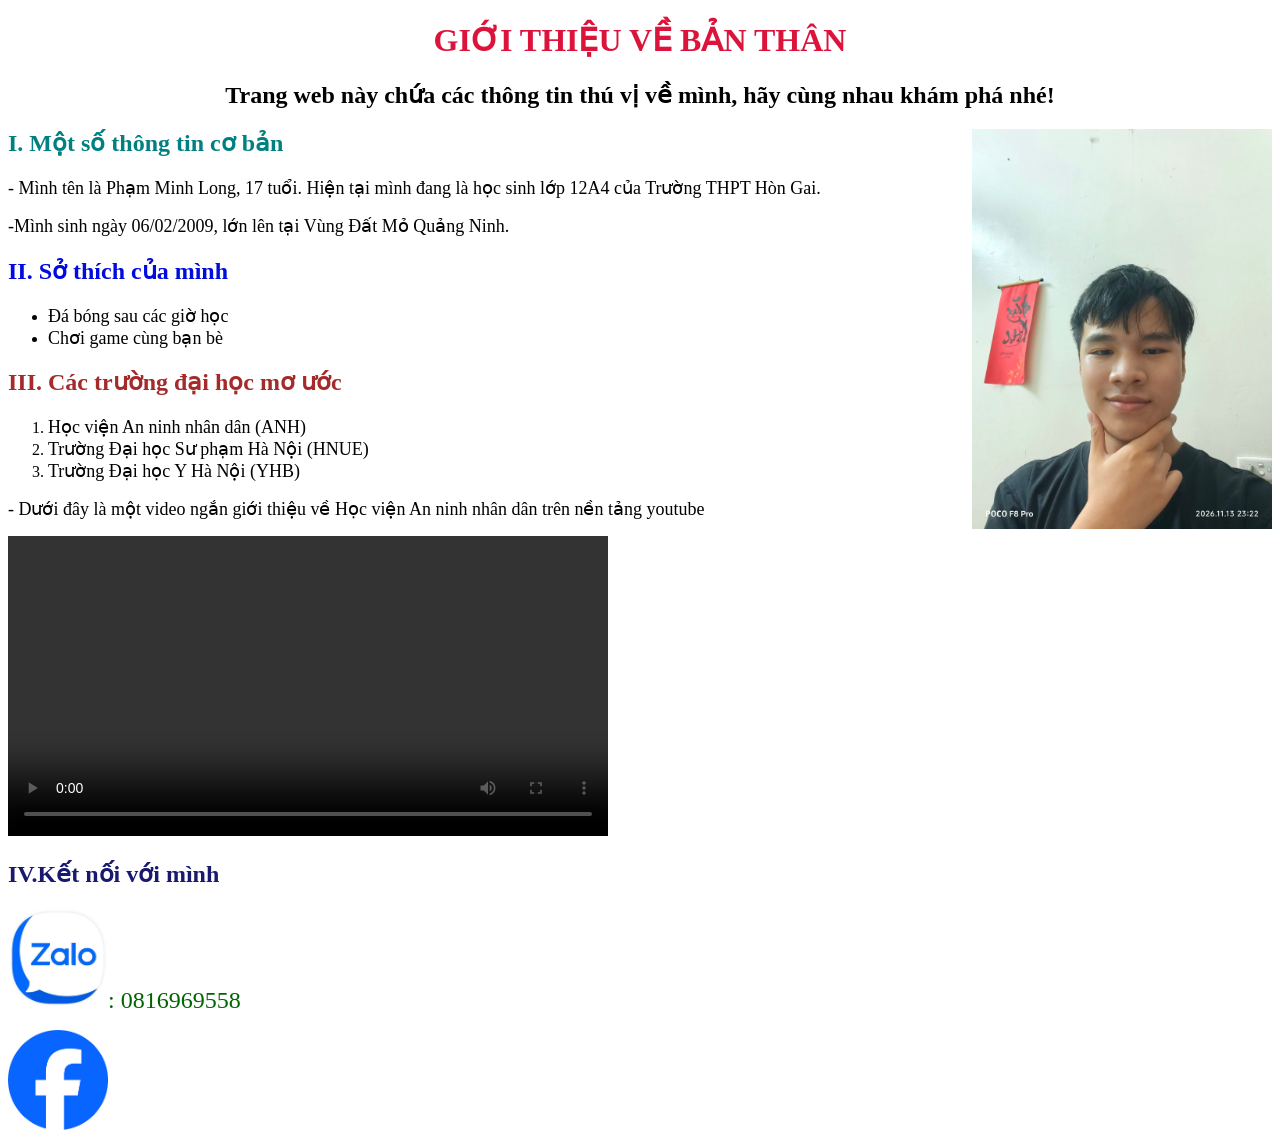
==== index.html @ eecee1ce "Rename main.html to index.html" ====
<!DOCTYPE html>
<html lang="vi">
<head>
    <meta charset="UTF-8">
    <meta name="viewport" content="width=device-width, initial-scale=1.0">
    <title>Minh Long 12A4</title>
</head>
<body>
    <h1 align="center"><font color="crimson" face="Verdana">GIỚI THIỆU VỀ BẢN THÂN</font></h1>
    <h2 align="center"><font color="" face="Tahoma">Trang web này chứa các thông tin thú vị về mình, hãy cùng nhau khám phá nhé!</font></h2>
    <h2><font color="Teal" face="Tahoma">I. Một số thông tin cơ bản</font><img width="300" align="right" src="long.jpg"></h2>
    <p><font size="4" color="" face="Tahoma">- Mình tên là Phạm Minh Long, 17 tuổi. Hiện tại mình đang là học sinh lớp 12A4 của Trường THPT Hòn Gai. </font> </p>
    <p><font size="4" color="" face="Tahoma">-Mình sinh ngày 06/02/2009, lớn lên tại Vùng Đất Mỏ Quảng Ninh.</font></p>
    <h2><font color="Royal Blue" face="Tahoma">II. Sở thích của mình</font></h2>
    <ul style="list-style-type: disc;">
        <li><font size="4" color="" face="Tahoma">Đá bóng sau các giờ học</font></li>
        <li><font size="4" color="" face="Tahoma">Chơi game cùng bạn bè</font></li>
    </ul>
    <h2><font color="Brown" face="Tahoma">III. Các trường đại học mơ ước</font></h2>
    <ol type="1">
        <li><font size="4" color="" face="Tahoma">Học viện An ninh nhân dân (ANH)</font></li>
        <li><font size="4" color="" face="Tahoma">Trường Đại học Sư phạm Hà Nội (HNUE)</font></li>
        <li><font size="4" color="" face="Tahoma">Trường Đại học Y Hà Nội (YHB)</font></li>
    </ol>
    <p><font size="4" color="" face="Tahoma">- Dưới đây là một video ngắn giới thiệu về Học viện An ninh nhân dân trên nền tảng youtube</font></p>
    <video width="600" controls>
            <source src="long.mp4"
                    type="video/mp4">
    </video>
    <h2><font color="#191970"face="Tahoma">IV.Kết nối với mình</font></h2>
    <p><img width="100" src="zalo.jpg" width="150"><font size="5" color="#006400" face="Tahoma">: 0816969558</font></p>
    <a href="https://www.facebook.com/pham.long.614764" target="_blank">
    <img width="100" src="fb.png" width="150">
</a>
</body>
</html>
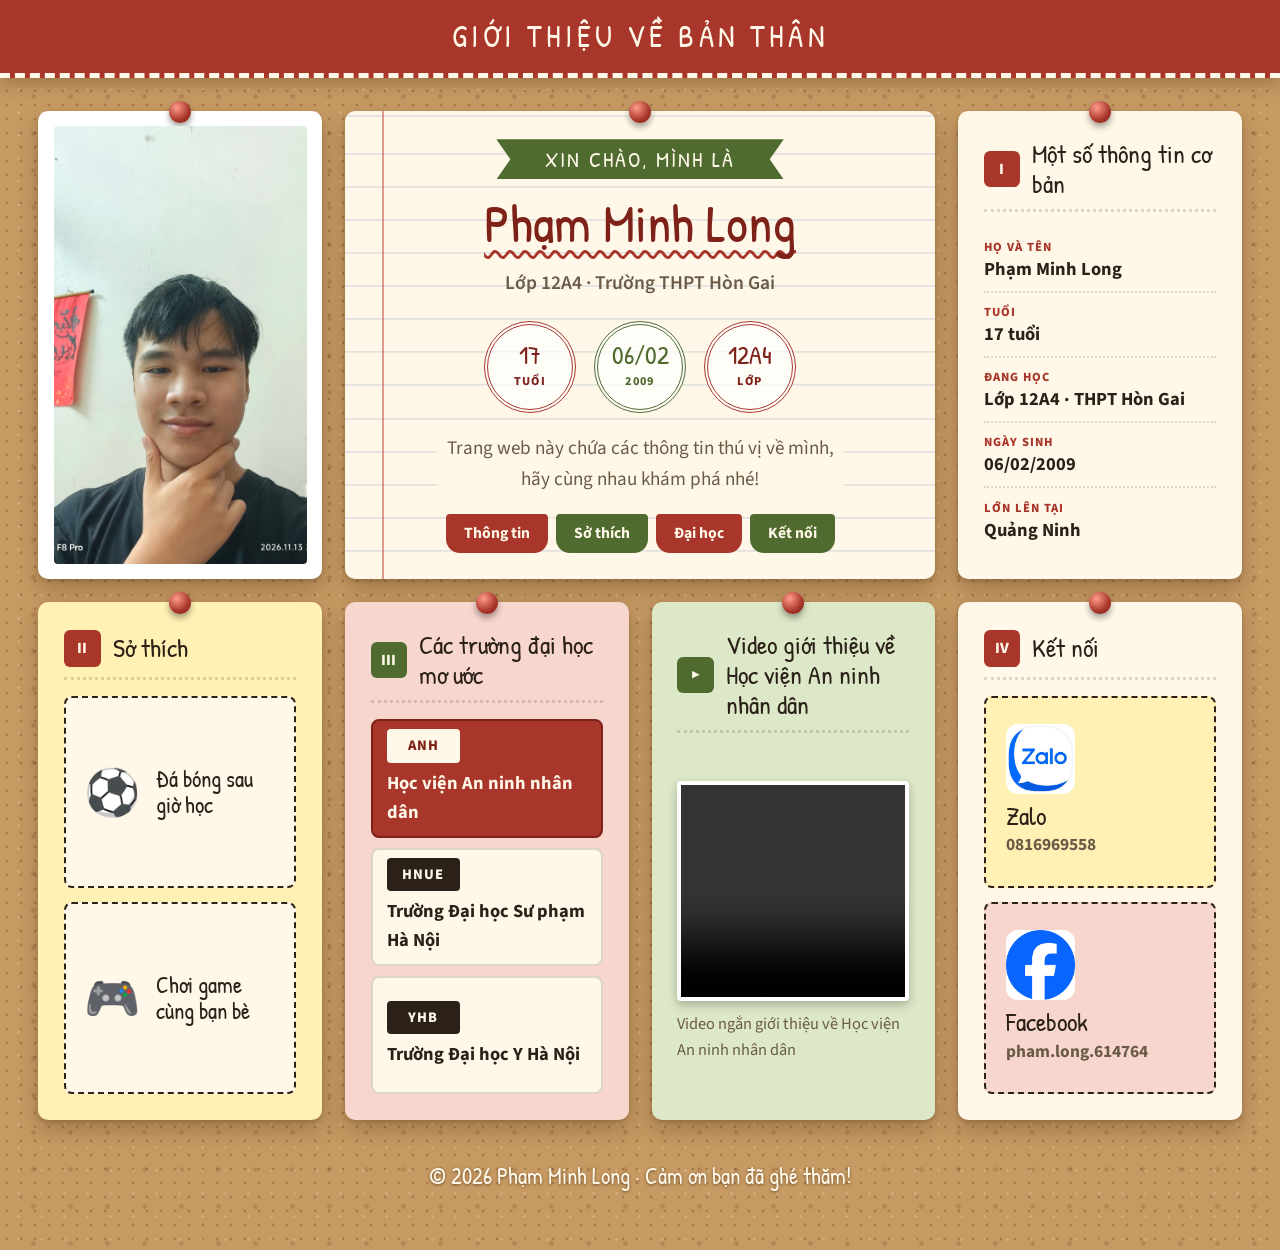
==== commit a9a74adf: "Update index.html" ====
--- a/index.html
+++ b/index.html
@@ -1,36 +1,118 @@
 <!DOCTYPE html>
 <html lang="vi">
 <head>
-    <meta charset="UTF-8">
-    <meta name="viewport" content="width=device-width, initial-scale=1.0">
-    <title>Minh Long 12A4</title>
+  <meta charset="UTF-8">
+  <meta name="viewport" content="width=device-width, initial-scale=1.0">
+  <meta name="theme-color" content="#a8362b">
+  <meta name="description" content="Trang giới thiệu bản thân của Phạm Minh Long - học sinh lớp 12A4 Trường THPT Hòn Gai.">
+  <title>Minh Long 12A4</title>
+  <script>document.documentElement.classList.add('js');</script>
+  <link rel="preconnect" href="https://fonts.googleapis.com">
+  <link rel="preconnect" href="https://fonts.gstatic.com" crossorigin>
+  <link href="https://fonts.googleapis.com/css2?family=Patrick+Hand&family=Source+Sans+3:wght@400;600;700;800&display=swap" rel="stylesheet">
+  <link rel="stylesheet" href="style.css?v=5">
 </head>
 <body>
-    <h1 align="center"><font color="crimson" face="Verdana">GIỚI THIỆU VỀ BẢN THÂN</font></h1>
-    <h2 align="center"><font color="" face="Tahoma">Trang web này chứa các thông tin thú vị về mình, hãy cùng nhau khám phá nhé!</font></h2>
-    <h2><font color="Teal" face="Tahoma">I. Một số thông tin cơ bản</font><img width="300" align="right" src="long.jpg"></h2>
-    <p><font size="4" color="" face="Tahoma">- Mình tên là Phạm Minh Long, 17 tuổi. Hiện tại mình đang là học sinh lớp 12A4 của Trường THPT Hòn Gai. </font> </p>
-    <p><font size="4" color="" face="Tahoma">-Mình sinh ngày 06/02/2009, lớn lên tại Vùng Đất Mỏ Quảng Ninh.</font></p>
-    <h2><font color="Royal Blue" face="Tahoma">II. Sở thích của mình</font></h2>
-    <ul style="list-style-type: disc;">
-        <li><font size="4" color="" face="Tahoma">Đá bóng sau các giờ học</font></li>
-        <li><font size="4" color="" face="Tahoma">Chơi game cùng bạn bè</font></li>
-    </ul>
-    <h2><font color="Brown" face="Tahoma">III. Các trường đại học mơ ước</font></h2>
-    <ol type="1">
-        <li><font size="4" color="" face="Tahoma">Học viện An ninh nhân dân (ANH)</font></li>
-        <li><font size="4" color="" face="Tahoma">Trường Đại học Sư phạm Hà Nội (HNUE)</font></li>
-        <li><font size="4" color="" face="Tahoma">Trường Đại học Y Hà Nội (YHB)</font></li>
-    </ol>
-    <p><font size="4" color="" face="Tahoma">- Dưới đây là một video ngắn giới thiệu về Học viện An ninh nhân dân trên nền tảng youtube</font></p>
-    <video width="600" controls>
-            <source src="long.mp4"
-                    type="video/mp4">
-    </video>
-    <h2><font color="#191970"face="Tahoma">IV.Kết nối với mình</font></h2>
-    <p><img width="100" src="zalo.jpg" width="150"><font size="5" color="#006400" face="Tahoma">: 0816969558</font></p>
-    <a href="https://www.facebook.com/pham.long.614764" target="_blank">
-    <img width="100" src="fb.png" width="150">
-</a>
+
+  <header class="bar"><h1>Giới thiệu về bản thân</h1></header>
+
+  <div class="wrap">
+    <div class="board">
+
+      <!-- Hàng 1: ảnh | giới thiệu -->
+      <div class="note t-photo">
+        <div class="photo-frame">
+          <img src="long.jpg" alt="Ảnh Phạm Minh Long">
+        </div>
+      </div>
+
+      <header class="note t-intro reveal">
+        <div class="ribbon"><span>Xin chào, mình là</span></div>
+        <p class="name"><span>Phạm Minh Long</span></p>
+        <p class="sub">Lớp 12A4 · Trường THPT Hòn Gai</p>
+
+        <div class="stamps">
+          <div class="stamp"><b>17</b><small>tuổi</small></div>
+          <div class="stamp"><b>06/02</b><small>2009</small></div>
+          <div class="stamp"><b>12A4</b><small>lớp</small></div>
+        </div>
+
+        <p class="bio"><span>Trang web này chứa các thông tin thú vị về mình,</span> <span>hãy cùng nhau khám phá nhé!</span></p>
+
+        <nav class="chips" aria-label="Các phần của trang">
+          <a href="#thong-tin">Thông tin</a>
+          <a href="#so-thich">Sở thích</a>
+          <a href="#dai-hoc">Đại học</a>
+          <a href="#ket-noi">Kết nối</a>
+        </nav>
+      </header>
+
+      <!-- Hàng 2: ba thẻ bằng nhau -->
+      <section class="note t-info reveal" id="thong-tin">
+        <h2><span class="no">I</span>Một số thông tin cơ bản</h2>
+        <ul class="rows">
+          <li><small>Họ và tên</small><strong>Phạm Minh Long</strong></li>
+          <li><small>Tuổi</small><strong>17 tuổi</strong></li>
+          <li><small>Đang học</small><strong>Lớp 12A4 · THPT Hòn Gai</strong></li>
+          <li><small>Ngày sinh</small><strong>06/02/2009</strong></li>
+          <li><small>Lớn lên tại</small><strong>Quảng Ninh</strong></li>
+        </ul>
+      </section>
+
+      <section class="note t-hob reveal" id="so-thich">
+        <h2><span class="no">II</span>Sở thích</h2>
+        <div class="hobbies">
+          <div class="hobby"><span>⚽</span>Đá bóng sau giờ học</div>
+          <div class="hobby"><span>🎮</span>Chơi game cùng bạn bè</div>
+        </div>
+      </section>
+
+      <section class="note t-uni reveal" id="dai-hoc">
+        <h2><span class="no">III</span>Các trường đại học mơ ước</h2>
+        <ol class="unis">
+          <li><span class="code">ANH</span>Học viện An ninh nhân dân</li>
+          <li><span class="code">HNUE</span>Trường Đại học Sư phạm Hà Nội</li>
+          <li><span class="code">YHB</span>Trường Đại học Y Hà Nội</li>
+        </ol>
+      </section>
+
+      <!-- Hàng 3: hai thẻ bằng nhau -->
+      <section class="note t-video reveal" id="video">
+        <h2><span class="no">▶</span>Video giới thiệu về Học viện An ninh nhân dân</h2>
+        <figure>
+          <video controls preload="metadata" src="long.mp4">Trình duyệt của bạn không hỗ trợ video.</video>
+          <figcaption>Video ngắn giới thiệu về Học viện An ninh nhân dân</figcaption>
+        </figure>
+      </section>
+
+      <section class="note t-contact reveal" id="ket-noi">
+        <h2><span class="no">IV</span>Kết nối</h2>
+        <div class="links">
+          <a class="link" href="https://zalo.me/0816969558" target="_blank" rel="noopener">
+            <img src="zalo.jpg" alt="Zalo"><span><b>Zalo</b><small>0816969558</small></span>
+          </a>
+          <a class="link" href="https://www.facebook.com/pham.long.614764" target="_blank" rel="noopener">
+            <img src="fb.png" alt="Facebook"><span><b>Facebook</b><small>pham.long.614764</small></span>
+          </a>
+        </div>
+      </section>
+
+    </div>
+
+    <footer>© 2026 Phạm Minh Long · Cảm ơn bạn đã ghé thăm!</footer>
+  </div>
+
+  <script>
+    (function () {
+      var els = document.querySelectorAll('.reveal');
+      if (!('IntersectionObserver' in window)) { els.forEach(function (e) { e.classList.add('in'); }); return; }
+      var io = new IntersectionObserver(function (entries) {
+        entries.forEach(function (en) {
+          if (en.isIntersecting) { en.target.classList.add('in'); io.unobserve(en.target); }
+        });
+      }, { threshold: 0.12 });
+      els.forEach(function (e) { io.observe(e); });
+    })();
+  </script>
 </body>
 </html>
--- a/style.css
+++ b/style.css
@@ -0,0 +1,201 @@
+/* Giao diện "bảng ghim giấy" (cork board): nền nút chai, đỏ gạch, kem, xanh rêu.
+   Bố cục lưới đều toàn màn hình: hàng 1 (ảnh | giới thiệu), hàng 2 (3 thẻ bằng nhau), hàng 3 (2 thẻ bằng nhau).
+   Mọi tờ giấy đặt thẳng hàng, không nghiêng, ảnh đại diện không bị gì đè lên. */
+:root {
+  /* Vị trí ảnh trong khung: 0% = thấy phần trên của ảnh, 100% = thấy phần dưới. Tăng số này để ĐẨY ẢNH LÊN, giảm để kéo xuống. */
+  --photo-y: 42%;
+  --cork: #c79a63;
+  --brick: #a8362b;
+  --brick-dark: #7e2219;
+  --cream: #fff8e8;
+  --yellow: #fff0b3;
+  --rose: #f7d6cd;
+  --moss: #dde8c8;
+  --moss-dark: #4f6b2f;
+  --ink: #2b2118;
+  --ink-soft: #6a5a48;
+  --line: rgba(43, 33, 24, .16);
+  --gap: clamp(18px, 1.8vw, 34px);
+  --radius: 10px;
+  --shadow: 0 10px 22px rgba(60, 35, 10, .28), 0 2px 4px rgba(60, 35, 10, .2);
+}
+
+* { box-sizing: border-box; margin: 0; padding: 0; }
+html { scroll-behavior: smooth; font-size: clamp(16px, 0.5vw + 11px, 21px); }
+
+body {
+  font-family: "Source Sans 3", system-ui, -apple-system, "Segoe UI", Roboto, sans-serif;
+  font-size: 1.06rem; line-height: 1.6; color: var(--ink);
+  background-color: var(--cork);
+  background-image:
+    radial-gradient(rgba(90, 55, 20, .30) 1.2px, transparent 1.7px),
+    radial-gradient(rgba(255, 235, 200, .25) 1px, transparent 1.5px),
+    radial-gradient(rgba(70, 40, 12, .16) 2px, transparent 2.6px);
+  background-size: 14px 14px, 23px 23px, 37px 37px;
+  background-position: 0 0, 7px 9px, 15px 4px;
+  min-height: 100vh;
+}
+a { color: inherit; text-decoration: none; }
+:focus-visible { outline: 3px solid var(--brick-dark); outline-offset: 3px; }
+
+/* ---------- Thanh tiêu đề đỏ gạch ---------- */
+.bar {
+  background: var(--brick); color: var(--cream); text-align: center;
+  padding: clamp(14px, 1.4vw, 26px) 16px; border-bottom: 5px dashed var(--cream);
+  box-shadow: 0 6px 16px rgba(60, 35, 10, .3);
+}
+.bar h1 {
+  font-family: "Patrick Hand", "Source Sans 3", sans-serif; font-weight: 400; letter-spacing: .14em;
+  text-transform: uppercase; font-size: clamp(1.3rem, 2.4vw, 2.4rem); line-height: 1.2;
+}
+
+/* ---------- Khung toàn màn hình ---------- */
+.wrap { width: 100%; max-width: 2200px; margin: 0 auto; padding: clamp(24px, 2.6vw, 48px) clamp(16px, 3vw, 64px) 56px; }
+.board { display: grid; grid-template-columns: repeat(4, minmax(0, 1fr)); gap: var(--gap); align-items: stretch; }
+
+/* Hàng 1: ảnh (1 cột) | giới thiệu (2 cột) | thông tin (1 cột)
+   Hàng 2: sở thích | đại học | video | kết nối (mỗi thẻ 1 cột) */
+.t-photo, .t-info, .t-hob, .t-uni, .t-video, .t-contact { grid-column: span 1; }
+.t-intro { grid-column: span 2; }
+
+/* ---------- Tờ giấy ghim ---------- */
+.note {
+  position: relative; background: var(--cream); border-radius: var(--radius); box-shadow: var(--shadow);
+  padding: clamp(26px, 2.2vw, 40px) clamp(20px, 2vw, 38px) clamp(22px, 2vw, 36px);
+  display: flex; flex-direction: column; min-width: 0; scroll-margin-top: 20px;
+}
+.note::before {                               /* chiếc ghim */
+  content: ""; position: absolute; top: -10px; left: 50%; width: 22px; height: 22px; margin-left: -11px; border-radius: 50%;
+  background: radial-gradient(circle at 35% 30%, #ff9b8a, var(--brick) 60%, var(--brick-dark));
+  box-shadow: 0 4px 6px rgba(0, 0, 0, .35);
+}
+.t-info { background: var(--cream); }
+.t-hob { background: var(--yellow); }
+.t-uni { background: var(--rose); }
+.t-video { background: var(--moss); }
+.t-contact { background: var(--cream); }
+
+.note h2 {
+  font-family: "Patrick Hand", "Source Sans 3", sans-serif; font-weight: 400; font-size: clamp(1.5rem, 1.8vw, 2.2rem);
+  line-height: 1.15; margin-bottom: 16px; padding-bottom: 10px; border-bottom: 3px dotted var(--line);
+  display: flex; align-items: center; gap: 12px;
+}
+.note h2 .no {
+  flex: none; min-width: 2.1rem; height: 2.1rem; padding: 0 8px; border-radius: 6px; display: grid; place-items: center;
+  font-family: "Source Sans 3", sans-serif; font-weight: 800; font-size: .9rem; background: var(--brick); color: var(--cream);
+}
+.t-uni h2 .no, .t-video h2 .no { background: var(--moss-dark); }
+
+/* ---------- Hàng 1: ảnh | giới thiệu ---------- */
+.t-photo { padding: clamp(14px, 1.2vw, 22px); background: #fff; }
+.photo-frame { position: relative; flex: 1; min-height: clamp(300px, 28vw, 620px); background: linear-gradient(150deg, var(--rose), var(--moss)); border-radius: 4px; overflow: hidden; }
+.photo-frame img { position: absolute; inset: 0; width: 100%; height: 100%; object-fit: cover; object-position: 50% var(--photo-y); display: block; }
+
+/* Ô giới thiệu: trang vở kẻ ngang, căn giữa, ruy băng + con dấu tròn */
+.t-intro {
+  container-type: inline-size; justify-content: center; align-items: center; text-align: center;
+  background-color: var(--cream);
+  background-image:
+    linear-gradient(90deg, transparent 2.1rem, rgba(190, 60, 50, .5) 2.1rem, rgba(190, 60, 50, .5) calc(2.1rem + 2px), transparent calc(2.1rem + 2px)),
+    repeating-linear-gradient(to bottom, transparent 0, transparent calc(1.9rem - 1px), rgba(70, 110, 170, .28) calc(1.9rem - 1px), rgba(70, 110, 170, .28) 1.9rem);
+  background-position: 0 0, 0 .6rem;
+}
+.ribbon {
+  background: var(--moss-dark); color: var(--cream); padding: 6px 2.8rem; margin-bottom: 14px;
+  font-family: "Patrick Hand", sans-serif; font-size: 1.25rem; letter-spacing: .1em; text-transform: uppercase; line-height: 1.3;
+  clip-path: polygon(0 0, 100% 0, calc(100% - 14px) 50%, 100% 100%, 0 100%, 14px 50%);
+}
+.name { max-width: 100%; font-family: "Patrick Hand", "Source Sans 3", sans-serif; font-weight: 400; line-height: 1.12; white-space: nowrap; font-size: clamp(1.9rem, 5vw, 4rem); color: var(--brick-dark); }
+.name span { text-decoration: underline wavy var(--brick); text-decoration-thickness: 3px; text-underline-offset: .14em; text-decoration-skip-ink: none; }
+@supports (width: 1cqi) { .name { font-size: clamp(1.9rem, 10cqi, 5.4rem); } }
+.sub { color: var(--ink-soft); font-weight: 600; font-size: 1.12rem; margin-top: 14px; text-wrap: balance; }
+
+.stamps { display: flex; justify-content: center; gap: clamp(10px, 1.4vw, 24px); margin: 22px 0 18px; }
+.stamp {
+  width: clamp(4.8rem, 7.2vw, 7.8rem); aspect-ratio: 1; border-radius: 50%; border: 4px double var(--brick); color: var(--brick-dark);
+  background: rgba(255, 255, 255, .7); display: flex; flex-direction: column; align-items: center; justify-content: center;
+}
+.stamp:nth-child(2) { border-color: var(--moss-dark); color: var(--moss-dark); }
+.stamp b { font-family: "Patrick Hand", sans-serif; font-weight: 400; font-size: clamp(1.4rem, 2vw, 2.2rem); line-height: 1; }
+.stamp small { font-weight: 800; font-size: .7rem; letter-spacing: .12em; text-transform: uppercase; margin-top: 4px; }
+
+.bio { color: var(--ink-soft); font-size: 1.1rem; text-wrap: balance; background: rgba(255, 248, 232, .85); padding: 2px 10px; border-radius: 4px; }
+.bio span { display: block; text-wrap: balance; }
+
+.chips { display: flex; flex-wrap: wrap; justify-content: center; gap: 8px; margin-top: 18px; }
+.chips a { font-weight: 700; font-size: .9rem; padding: 7px 18px; border-radius: 4px 4px 14px 14px; background: var(--brick); color: var(--cream); transition: .2s; }
+.chips a:nth-child(even) { background: var(--moss-dark); }
+.chips a:hover { transform: translateY(-2px); }
+
+/* ---------- Nội dung các thẻ: giãn đều để cao bằng nhau ---------- */
+.rows { list-style: none; flex: 1; display: grid; grid-auto-rows: 1fr; }
+.rows li { display: flex; flex-direction: column; justify-content: center; gap: 1px; padding: 6px 0; border-bottom: 2px dotted var(--line); }
+.rows li:last-child { border-bottom: 0; }
+.rows small { font-weight: 800; letter-spacing: .08em; text-transform: uppercase; font-size: .72rem; color: var(--brick); flex: none; }
+.rows strong { text-align: left; font-weight: 700; line-height: 1.3; }
+
+.hobbies { flex: 1; display: grid; grid-template-columns: 1fr; grid-auto-rows: 1fr; gap: 14px; }
+.hobby {
+  display: flex; flex-direction: row; align-items: center; justify-content: flex-start; gap: 16px; text-align: left;
+  background: var(--cream); border: 2px dashed var(--ink); border-radius: 8px; padding: 14px 18px;
+  font-family: "Patrick Hand", sans-serif; font-size: 1.3rem; line-height: 1.15; transition: transform .25s; overflow-wrap: anywhere;
+}
+.hobby:hover { transform: translateY(-4px); }
+.hobby span { font-size: 2.6rem; line-height: 1; flex: none; }
+
+.unis { list-style: none; flex: 1; display: grid; grid-auto-rows: 1fr; gap: 10px; }
+.unis li { display: flex; align-items: center; gap: 14px; padding: 8px 14px; border-radius: 8px; background: var(--cream); font-weight: 700; border: 2px solid var(--line); transition: transform .25s; }
+.unis li:hover { transform: translateX(6px); }
+.unis li:first-child { background: var(--brick); color: var(--cream); border-color: var(--brick-dark); }
+.unis .code { flex: none; min-width: 4.2rem; text-align: center; font-weight: 800; font-size: .84rem; letter-spacing: .06em; padding: 5px 10px; border-radius: 4px; background: var(--ink); color: var(--cream); }
+.unis li:first-child .code { background: var(--cream); color: var(--brick-dark); }
+
+.t-video figure { margin: 0; flex: 1; display: flex; flex-direction: column; justify-content: center; }
+.t-video video { width: 100%; height: clamp(220px, 15vw, 330px); display: block; border: 4px solid #fff; border-radius: 4px; background: #000; object-fit: contain; flex: none; box-shadow: 0 4px 10px rgba(0, 0, 0, .25); }
+.t-video figcaption { margin-top: 10px; color: var(--ink-soft); font-size: .94rem; }
+
+.links { flex: 1; display: grid; grid-auto-rows: 1fr; gap: 14px; }
+.link { display: flex; align-items: center; gap: 16px; padding: 14px 20px; border-radius: 8px; background: var(--yellow); border: 2px dashed var(--ink); transition: .25s; min-width: 0; }
+.link:nth-child(2) { background: var(--rose); }
+.link:hover { background: var(--moss); transform: translateY(-3px); }
+.link img { width: 4rem; height: 4rem; border-radius: 12px; object-fit: cover; background: #fff; flex: none; }
+.link span { min-width: 0; overflow-wrap: break-word; }
+.link small { overflow-wrap: anywhere; }
+.link b { display: block; font-family: "Patrick Hand", sans-serif; font-weight: 400; font-size: 1.5rem; line-height: 1.1; }
+.link small { color: var(--ink-soft); font-weight: 700; font-size: 1rem; }
+
+/* Thẻ hẹp (cột 1/4): nội dung xếp dọc để chữ không bị bẻ giữa từ */
+.t-uni, .t-contact { container-type: inline-size; }
+@container (max-width: 400px) {
+  .link { flex-direction: column; align-items: flex-start; justify-content: center; gap: 8px; }
+  .unis li { flex-direction: column; align-items: flex-start; justify-content: center; gap: 6px; }
+}
+
+footer { text-align: center; margin-top: 38px; color: var(--cream); font-family: "Patrick Hand", sans-serif; font-size: 1.3rem; text-shadow: 0 1px 3px rgba(60, 35, 10, .6); }
+
+/* ---------- Hiệu ứng xuất hiện (không áp lên ảnh) ---------- */
+.js .reveal { opacity: 0; transform: translateY(18px); transition: opacity .6s ease, transform .6s ease; }
+.js .reveal.in { opacity: 1; transform: none; }
+@media (prefers-reduced-motion: reduce) {
+  html { scroll-behavior: auto; }
+  .js .reveal { opacity: 1; transform: none; transition: none; }
+  .chips a, .hobby, .unis li, .link { transition: none; }
+}
+
+/* ---------- Máy tính bảng: 2 cột, các cặp thẻ bằng nhau ---------- */
+@media (max-width: 1199px) {
+  .board { grid-template-columns: repeat(2, minmax(0, 1fr)); }
+  .t-intro { grid-column: span 1; }
+  .t-uni { order: 5; } .t-contact { order: 6; }
+  .t-video { order: 7; grid-column: 1 / -1; }
+  .t-video video { height: clamp(240px, 36vw, 380px); }
+}
+/* ---------- Điện thoại: một cột ---------- */
+@media (max-width: 700px) {
+  .board { grid-template-columns: minmax(0, 1fr); }
+  .t-photo, .t-intro, .t-info, .t-hob, .t-uni, .t-video, .t-contact { grid-column: 1 / -1; }
+  .photo-frame { min-height: 0; aspect-ratio: 4 / 4.2; flex: none; }
+  .rows li { padding: 12px 0; }
+  .unis li { min-height: 3.4rem; }
+  .t-video video { height: auto; aspect-ratio: 16 / 9; }
+}
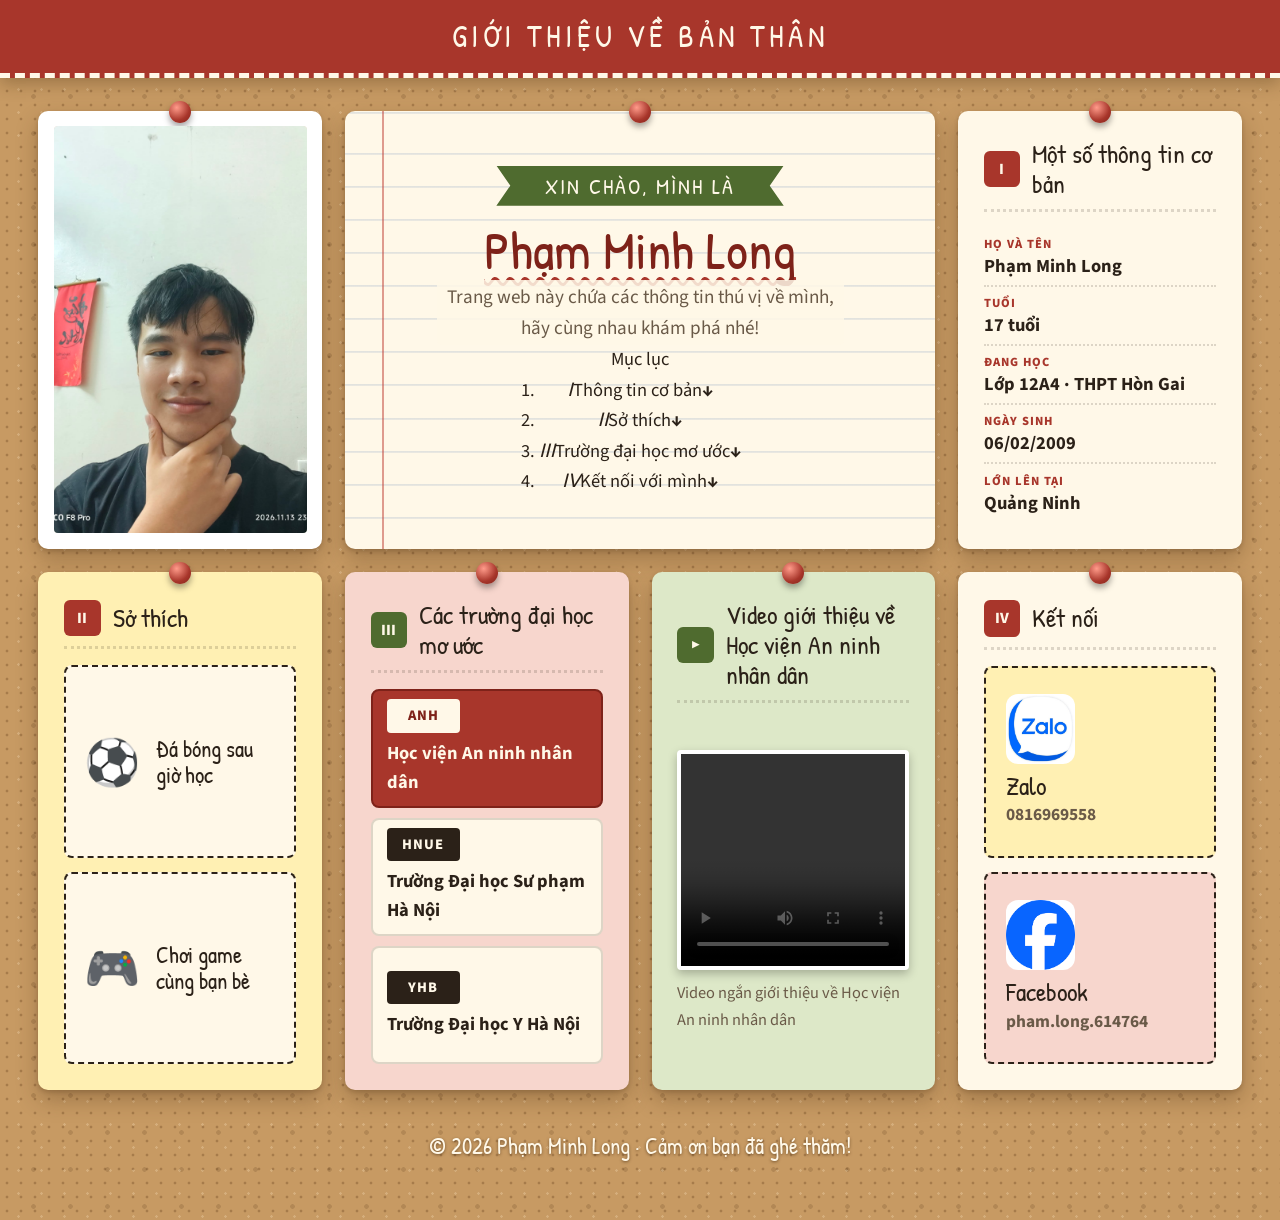
==== commit ff4d3788: "Update index.html" ====
--- a/index.html
+++ b/index.html
@@ -10,7 +10,7 @@
   <link rel="preconnect" href="https://fonts.googleapis.com">
   <link rel="preconnect" href="https://fonts.gstatic.com" crossorigin>
   <link href="https://fonts.googleapis.com/css2?family=Patrick+Hand&family=Source+Sans+3:wght@400;600;700;800&display=swap" rel="stylesheet">
-  <link rel="stylesheet" href="style.css?v=5">
+  <link rel="stylesheet" href="style.css?v=6">
 </head>
 <body>
 
@@ -29,21 +29,16 @@
       <header class="note t-intro reveal">
         <div class="ribbon"><span>Xin chào, mình là</span></div>
         <p class="name"><span>Phạm Minh Long</span></p>
-        <p class="sub">Lớp 12A4 · Trường THPT Hòn Gai</p>
-
-        <div class="stamps">
-          <div class="stamp"><b>17</b><small>tuổi</small></div>
-          <div class="stamp"><b>06/02</b><small>2009</small></div>
-          <div class="stamp"><b>12A4</b><small>lớp</small></div>
-        </div>
-
         <p class="bio"><span>Trang web này chứa các thông tin thú vị về mình,</span> <span>hãy cùng nhau khám phá nhé!</span></p>
 
-        <nav class="chips" aria-label="Các phần của trang">
-          <a href="#thong-tin">Thông tin</a>
-          <a href="#so-thich">Sở thích</a>
-          <a href="#dai-hoc">Đại học</a>
-          <a href="#ket-noi">Kết nối</a>
+        <nav class="toc" aria-label="Mục lục">
+          <p class="toc-title">Mục lục</p>
+          <ol>
+            <li><a href="#thong-tin"><i>I</i><span>Thông tin cơ bản</span><em></em><b>↓</b></a></li>
+            <li><a href="#so-thich"><i>II</i><span>Sở thích</span><em></em><b>↓</b></a></li>
+            <li><a href="#dai-hoc"><i>III</i><span>Trường đại học mơ ước</span><em></em><b>↓</b></a></li>
+            <li><a href="#ket-noi"><i>IV</i><span>Kết nối với mình</span><em></em><b>↓</b></a></li>
+          </ol>
         </nav>
       </header>
 
